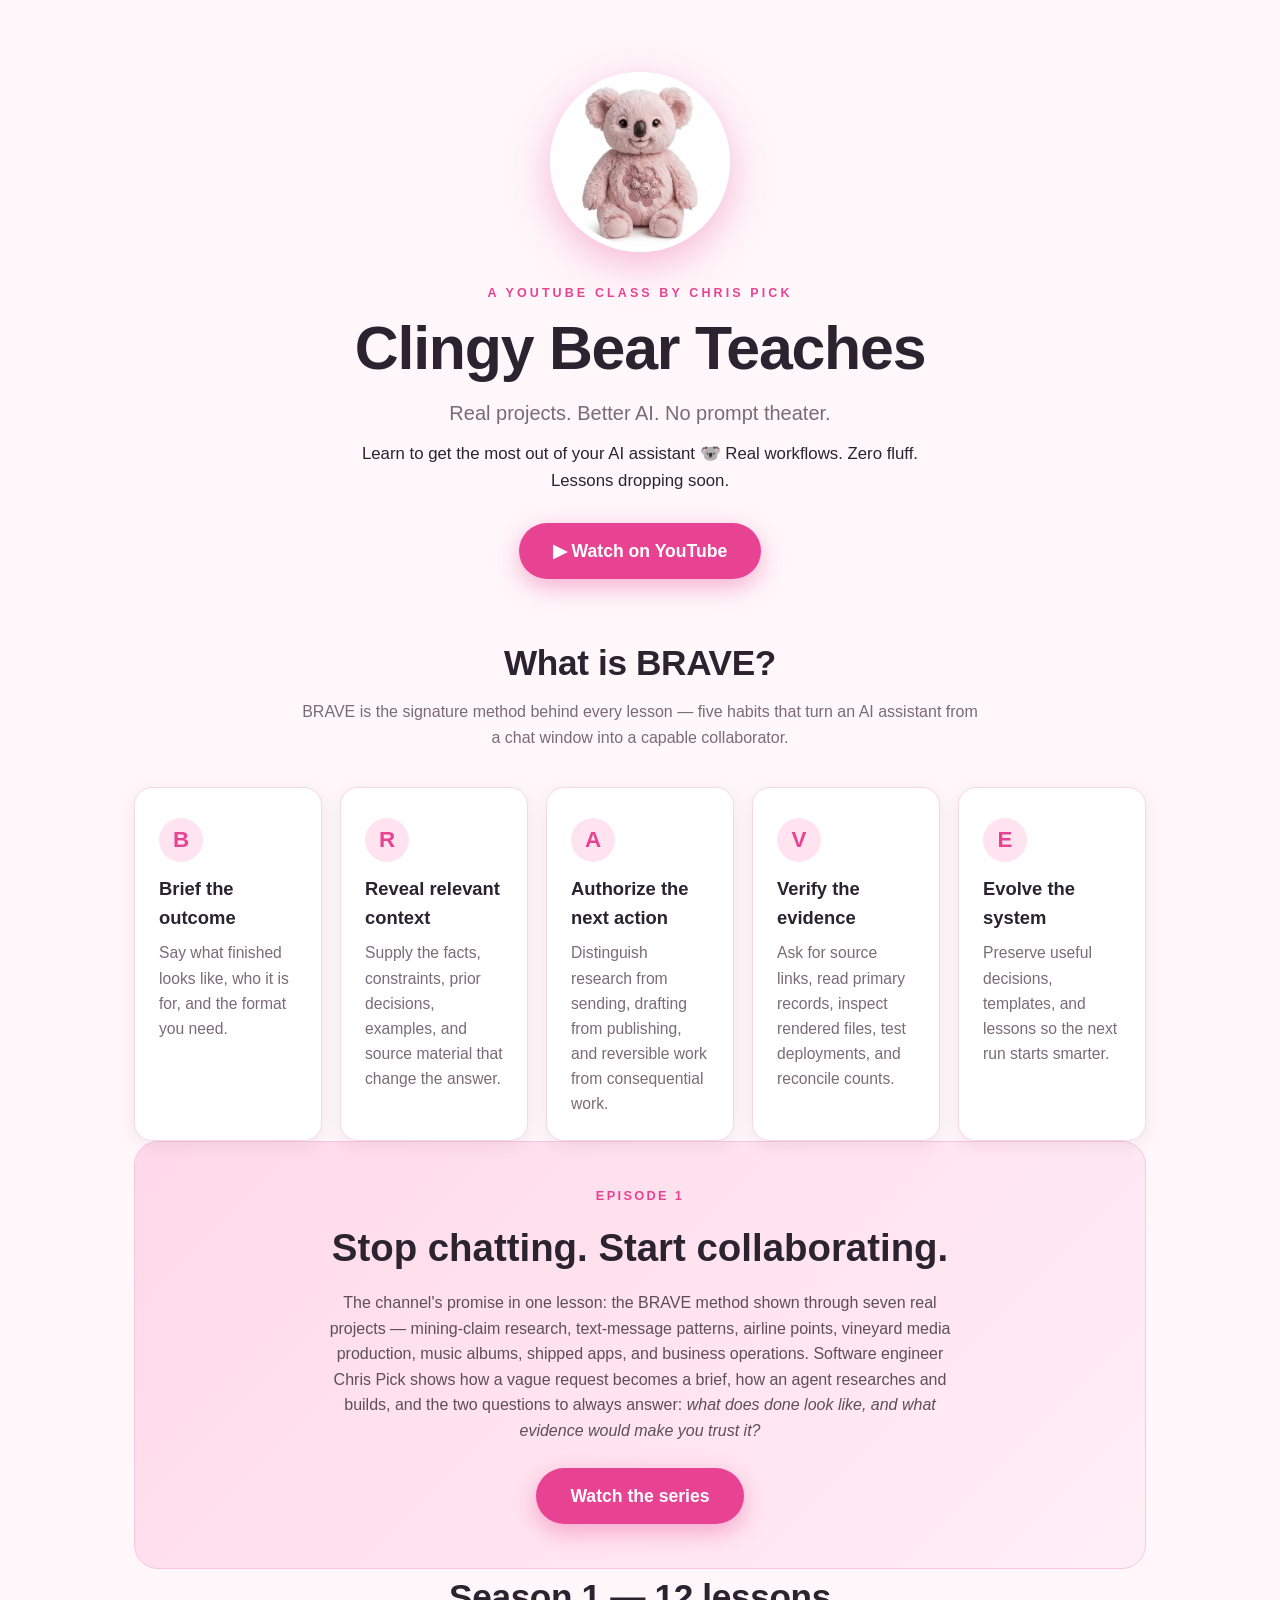
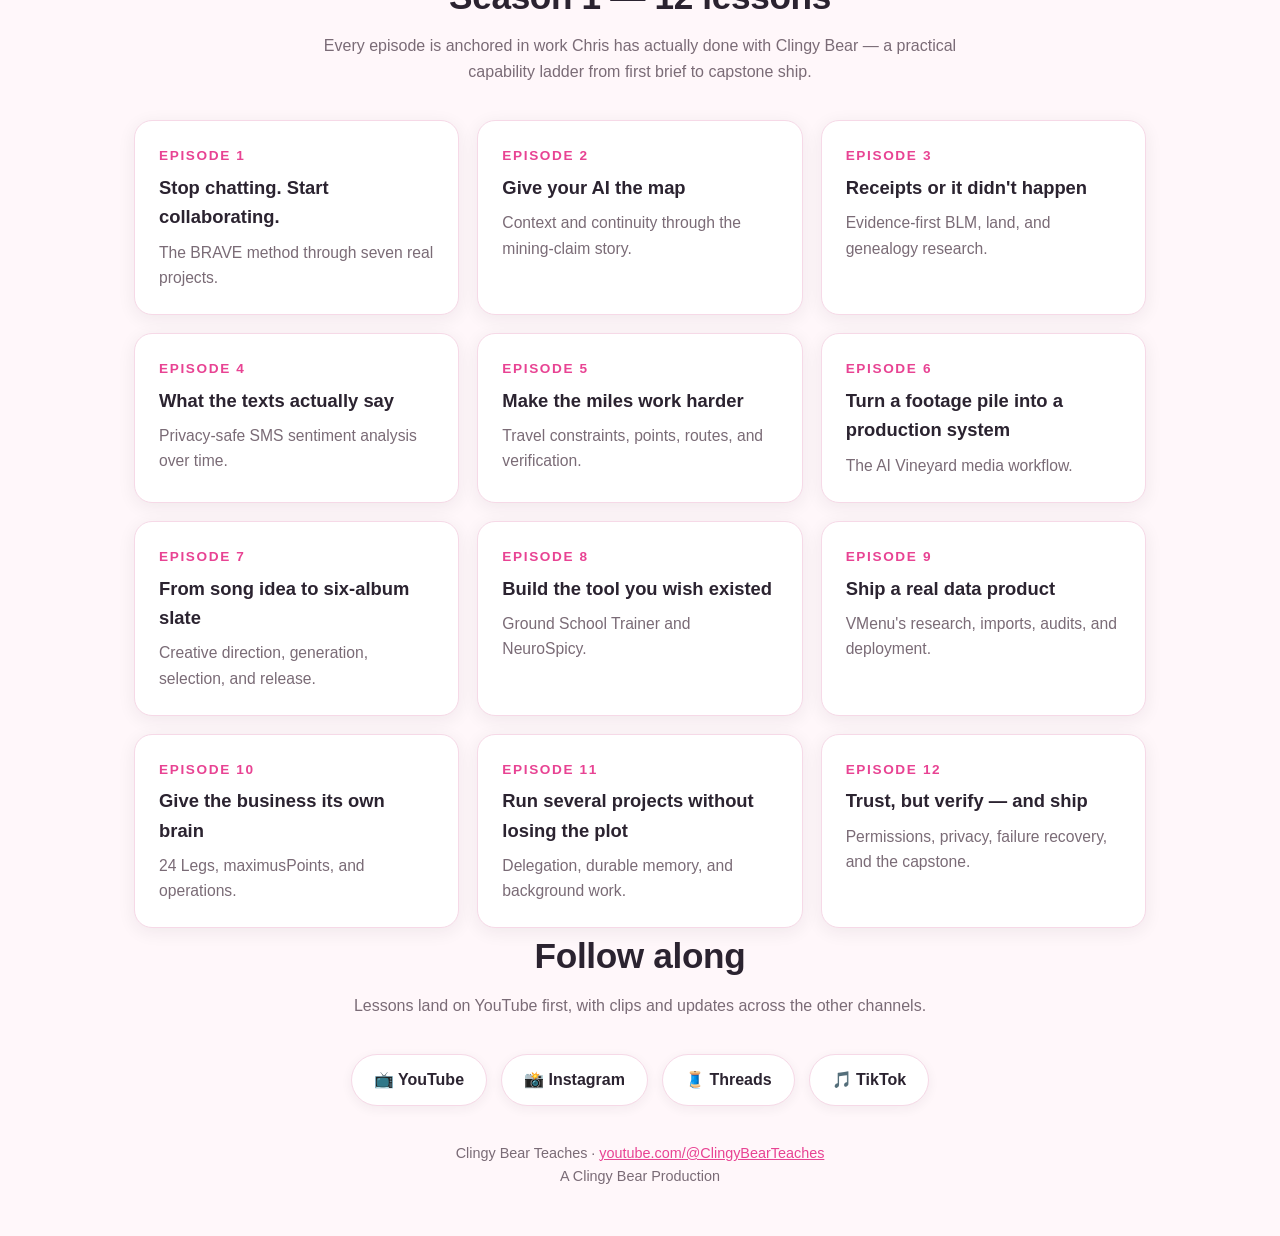
==== index.html @ 91bd9ca1 "Initial commit: Clingy Bear Teaches channel hub site" ====
<!DOCTYPE html>
<html lang="en">
<head>
<meta charset="utf-8">
<meta name="viewport" content="width=device-width, initial-scale=1">
<title>Clingy Bear Teaches — Real projects. Better AI. No prompt theater.</title>
<meta name="description" content="Learn to get the most out of your AI assistant. Real workflows. Zero fluff. Clingy Bear Teaches is Chris Pick's practical class in turning an AI assistant into a capable collaborator.">
<meta property="og:title" content="Clingy Bear Teaches">
<meta property="og:description" content="Learn to get the most out of your AI assistant 🐨 Real workflows. Zero fluff. Lessons dropping soon.">
<meta property="og:image" content="assets/koala.png">
<link rel="icon" type="image/png" href="assets/koala.png">
<!-- Google tag (gtag.js) -->
<script async src="https://www.googletagmanager.com/gtag/js?id=G-S5WCYTCSVP"></script>
<script>
window.dataLayer = window.dataLayer || [];
function gtag(){dataLayer.push(arguments);}
gtag('js', new Date());
gtag('config', 'G-S5WCYTCSVP');
</script>
<style>
:root{
  --pink:#ff5fa2; --pink-deep:#e84393; --pink-soft:#ffe4ef; --ink:#2b2330;
  --bg:#fff7fa; --card:#ffffff; --muted:#7a6b76;
}
*{box-sizing:border-box;margin:0;padding:0}
body{font-family:ui-rounded,-apple-system,BlinkMacSystemFont,"Segoe UI",Roboto,Helvetica,Arial,sans-serif;background:var(--bg);color:var(--ink);line-height:1.6}
.wrap{max-width:1060px;margin:0 auto;padding:0 24px}
.hero{padding:72px 0 56px;text-align:center}
.koala{width:180px;height:180px;border-radius:50%;object-fit:cover;border:6px solid #fff;box-shadow:0 12px 40px rgba(232,67,147,.35);margin-bottom:24px}
.kicker{letter-spacing:.25em;text-transform:uppercase;font-size:.78rem;color:var(--pink-deep);font-weight:700;margin-bottom:12px}
h1{font-size:clamp(2.4rem,6vw,3.8rem);line-height:1.08;letter-spacing:-.02em;margin-bottom:16px}
.tagline{font-size:1.25rem;color:var(--muted);max-width:640px;margin:0 auto 12px}
.bio{font-size:1.05rem;max-width:620px;margin:0 auto 28px}
.cta{display:inline-block;background:var(--pink-deep);color:#fff;font-weight:700;font-size:1.1rem;text-decoration:none;padding:14px 34px;border-radius:999px;box-shadow:0 8px 24px rgba(232,67,147,.4);transition:transform .15s ease}
.cta:hover{transform:translateY(-2px)}
section{padding:56px 0}
h2{font-size:clamp(1.6rem,4vw,2.2rem);letter-spacing:-.01em;margin-bottom:8px;text-align:center}
.sub{text-align:center;color:var(--muted);max-width:680px;margin:0 auto 36px}
.grid{display:grid;gap:18px}
.brave{grid-template-columns:repeat(auto-fit,minmax(180px,1fr))}
.card{background:var(--card);border-radius:18px;padding:24px;box-shadow:0 4px 18px rgba(43,35,48,.07);border:1px solid #f6d9e7}
.card h3{margin-bottom:8px;font-size:1.15rem}
.brave .card{position:relative;padding-top:30px}
.brave .letter{display:inline-flex;align-items:center;justify-content:center;width:44px;height:44px;border-radius:50%;background:var(--pink-soft);color:var(--pink-deep);font-weight:800;font-size:1.4rem;margin-bottom:12px}
.card p{color:var(--muted);font-size:.98rem}
.spotlight{background:linear-gradient(135deg,#ffd9e9,#ffeef5);border-radius:24px;padding:44px 36px;text-align:center;border:1px solid #f9c6dd}
.spotlight .ep{font-weight:700;color:var(--pink-deep);letter-spacing:.18em;text-transform:uppercase;font-size:.8rem;margin-bottom:10px}
.spotlight h3{font-size:clamp(1.7rem,4vw,2.4rem);margin-bottom:12px}
.spotlight p{max-width:640px;margin:0 auto 24px;color:#5c4f58}
.eps{grid-template-columns:repeat(auto-fit,minmax(280px,1fr))}
.eps .card .n{font-weight:800;color:var(--pink-deep);font-size:.85rem;letter-spacing:.12em;margin-bottom:6px}
.socials{display:flex;flex-wrap:wrap;gap:14px;justify-content:center}
.socials a{display:inline-flex;align-items:center;gap:8px;background:#fff;border:1px solid #f6d9e7;padding:12px 22px;border-radius:999px;text-decoration:none;color:var(--ink);font-weight:600;box-shadow:0 3px 12px rgba(43,35,48,.06)}
.socials a:hover{border-color:var(--pink);color:var(--pink-deep)}
footer{text-align:center;color:var(--muted);font-size:.9rem;padding:36px 0 48px}
footer a{color:var(--pink-deep)}
</style>
</head>
<body>

<header class="hero wrap">
  <img class="koala" src="assets/koala.png" alt="Clingy Bear, the pink koala mascot">
  <div class="kicker">A YouTube class by Chris Pick</div>
  <h1>Clingy Bear Teaches</h1>
  <p class="tagline">Real projects. Better AI. No prompt theater.</p>
  <p class="bio">Learn to get the most out of your AI assistant 🐨 Real workflows. Zero fluff. Lessons dropping soon.</p>
  <a class="cta" href="https://www.youtube.com/@ClingyBearTeaches">▶ Watch on YouTube</a>
</header>

<section class="wrap">
  <h2>What is BRAVE?</h2>
  <p class="sub">BRAVE is the signature method behind every lesson — five habits that turn an AI assistant from a chat window into a capable collaborator.</p>
  <div class="grid brave">
    <div class="card"><span class="letter">B</span><h3>Brief the outcome</h3><p>Say what finished looks like, who it is for, and the format you need.</p></div>
    <div class="card"><span class="letter">R</span><h3>Reveal relevant context</h3><p>Supply the facts, constraints, prior decisions, examples, and source material that change the answer.</p></div>
    <div class="card"><span class="letter">A</span><h3>Authorize the next action</h3><p>Distinguish research from sending, drafting from publishing, and reversible work from consequential work.</p></div>
    <div class="card"><span class="letter">V</span><h3>Verify the evidence</h3><p>Ask for source links, read primary records, inspect rendered files, test deployments, and reconcile counts.</p></div>
    <div class="card"><span class="letter">E</span><h3>Evolve the system</h3><p>Preserve useful decisions, templates, and lessons so the next run starts smarter.</p></div>
  </div>
</section>

<section class="wrap">
  <div class="spotlight">
    <div class="ep">Episode 1</div>
    <h3>Stop chatting. Start collaborating.</h3>
    <p>The channel's promise in one lesson: the BRAVE method shown through seven real projects — mining-claim research, text-message patterns, airline points, vineyard media production, music albums, shipped apps, and business operations. Software engineer Chris Pick shows how a vague request becomes a brief, how an agent researches and builds, and the two questions to always answer: <em>what does done look like, and what evidence would make you trust it?</em></p>
    <a class="cta" href="https://www.youtube.com/@ClingyBearTeaches">Watch the series</a>
  </div>
</section>

<section class="wrap">
  <h2>Season 1 — 12 lessons</h2>
  <p class="sub">Every episode is anchored in work Chris has actually done with Clingy Bear — a practical capability ladder from first brief to capstone ship.</p>
  <div class="grid eps">
    <div class="card"><div class="n">EPISODE 1</div><h3>Stop chatting. Start collaborating.</h3><p>The BRAVE method through seven real projects.</p></div>
    <div class="card"><div class="n">EPISODE 2</div><h3>Give your AI the map</h3><p>Context and continuity through the mining-claim story.</p></div>
    <div class="card"><div class="n">EPISODE 3</div><h3>Receipts or it didn't happen</h3><p>Evidence-first BLM, land, and genealogy research.</p></div>
    <div class="card"><div class="n">EPISODE 4</div><h3>What the texts actually say</h3><p>Privacy-safe SMS sentiment analysis over time.</p></div>
    <div class="card"><div class="n">EPISODE 5</div><h3>Make the miles work harder</h3><p>Travel constraints, points, routes, and verification.</p></div>
    <div class="card"><div class="n">EPISODE 6</div><h3>Turn a footage pile into a production system</h3><p>The AI Vineyard media workflow.</p></div>
    <div class="card"><div class="n">EPISODE 7</div><h3>From song idea to six-album slate</h3><p>Creative direction, generation, selection, and release.</p></div>
    <div class="card"><div class="n">EPISODE 8</div><h3>Build the tool you wish existed</h3><p>Ground School Trainer and NeuroSpicy.</p></div>
    <div class="card"><div class="n">EPISODE 9</div><h3>Ship a real data product</h3><p>VMenu's research, imports, audits, and deployment.</p></div>
    <div class="card"><div class="n">EPISODE 10</div><h3>Give the business its own brain</h3><p>24 Legs, maximusPoints, and operations.</p></div>
    <div class="card"><div class="n">EPISODE 11</div><h3>Run several projects without losing the plot</h3><p>Delegation, durable memory, and background work.</p></div>
    <div class="card"><div class="n">EPISODE 12</div><h3>Trust, but verify — and ship</h3><p>Permissions, privacy, failure recovery, and the capstone.</p></div>
  </div>
</section>

<section class="wrap">
  <h2>Follow along</h2>
  <p class="sub">Lessons land on YouTube first, with clips and updates across the other channels.</p>
  <div class="socials">
    <a href="https://www.youtube.com/@ClingyBearTeaches">📺 YouTube</a>
    <a href="https://www.instagram.com/clingybearteaches/">📸 Instagram</a>
    <a href="https://www.threads.com/@clingybearteaches/">🧵 Threads</a>
    <a href="https://www.tiktok.com/@clingybearteaches">🎵 TikTok</a>
  </div>
</section>

<footer>
  <p>Clingy Bear Teaches · <a href="https://www.youtube.com/@ClingyBearTeaches">youtube.com/@ClingyBearTeaches</a></p>
  <p>A Clingy Bear Production</p>
</footer>

</body>
</html>
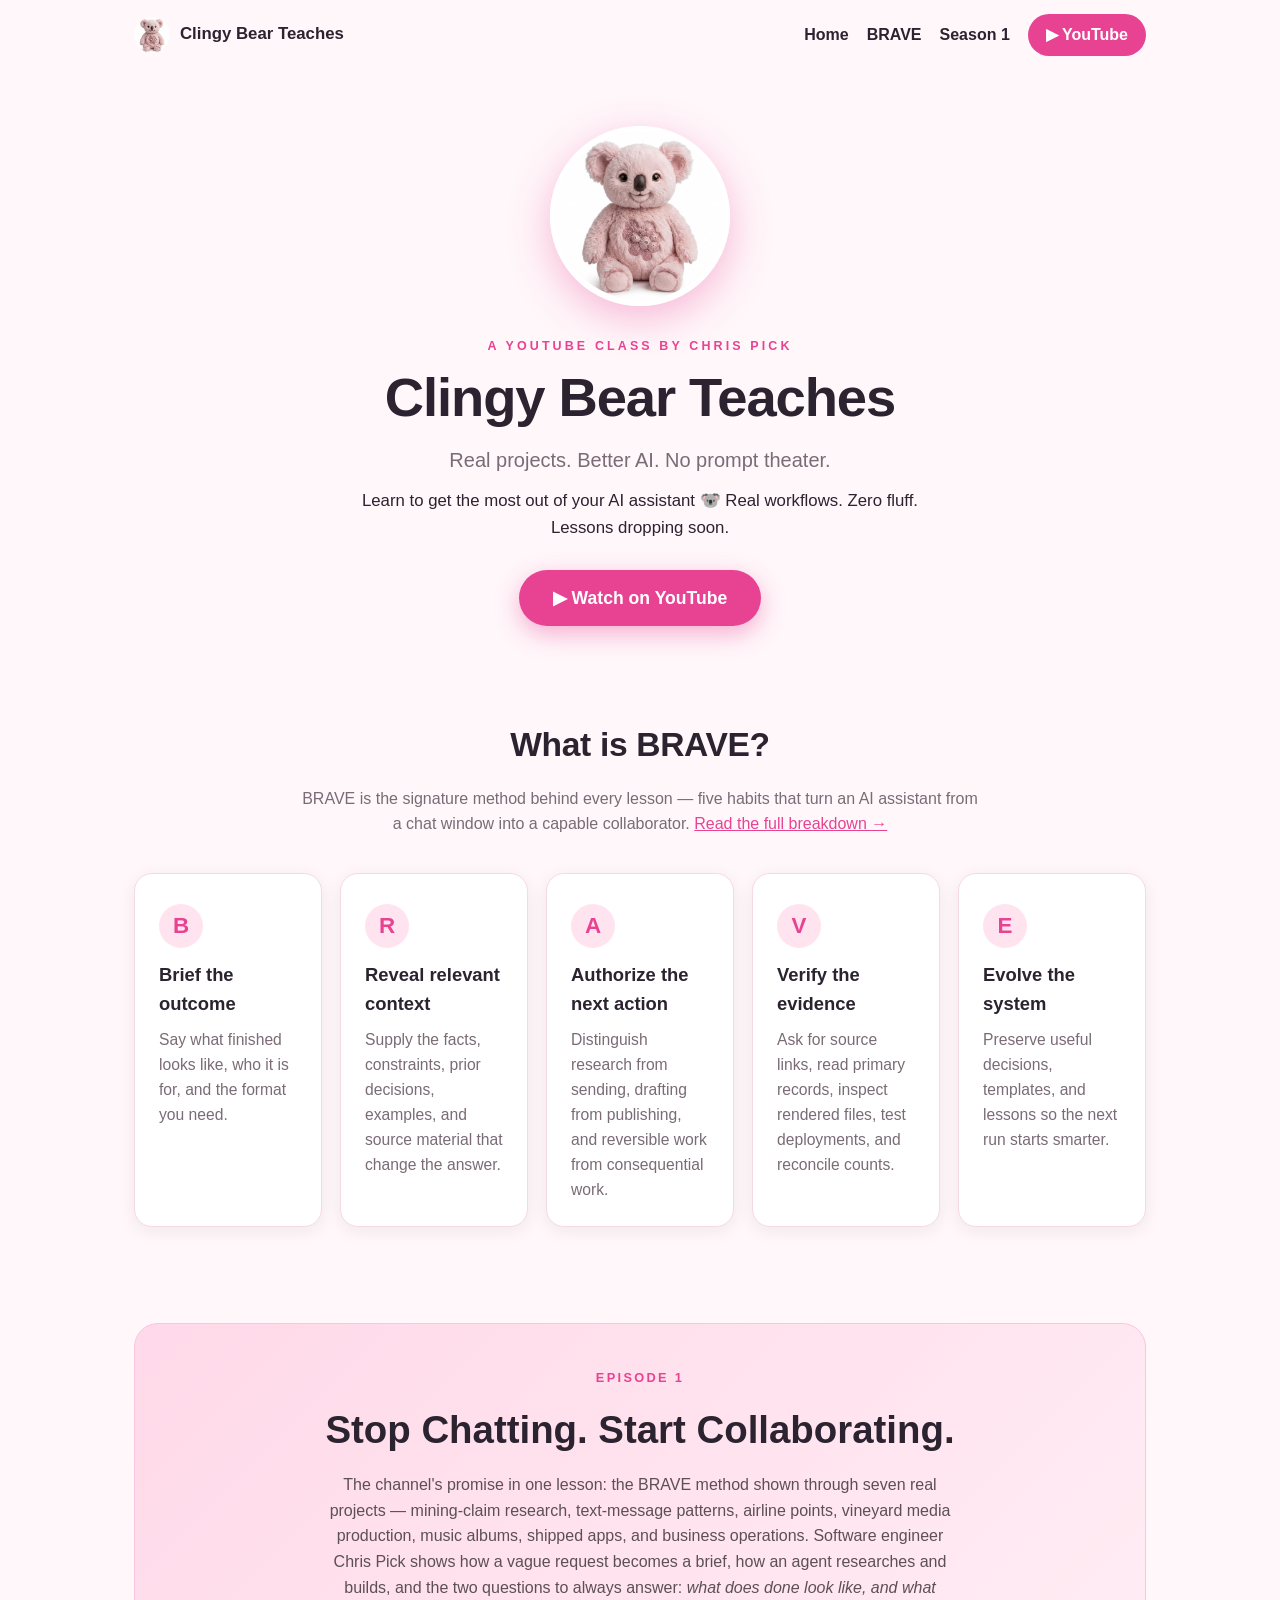
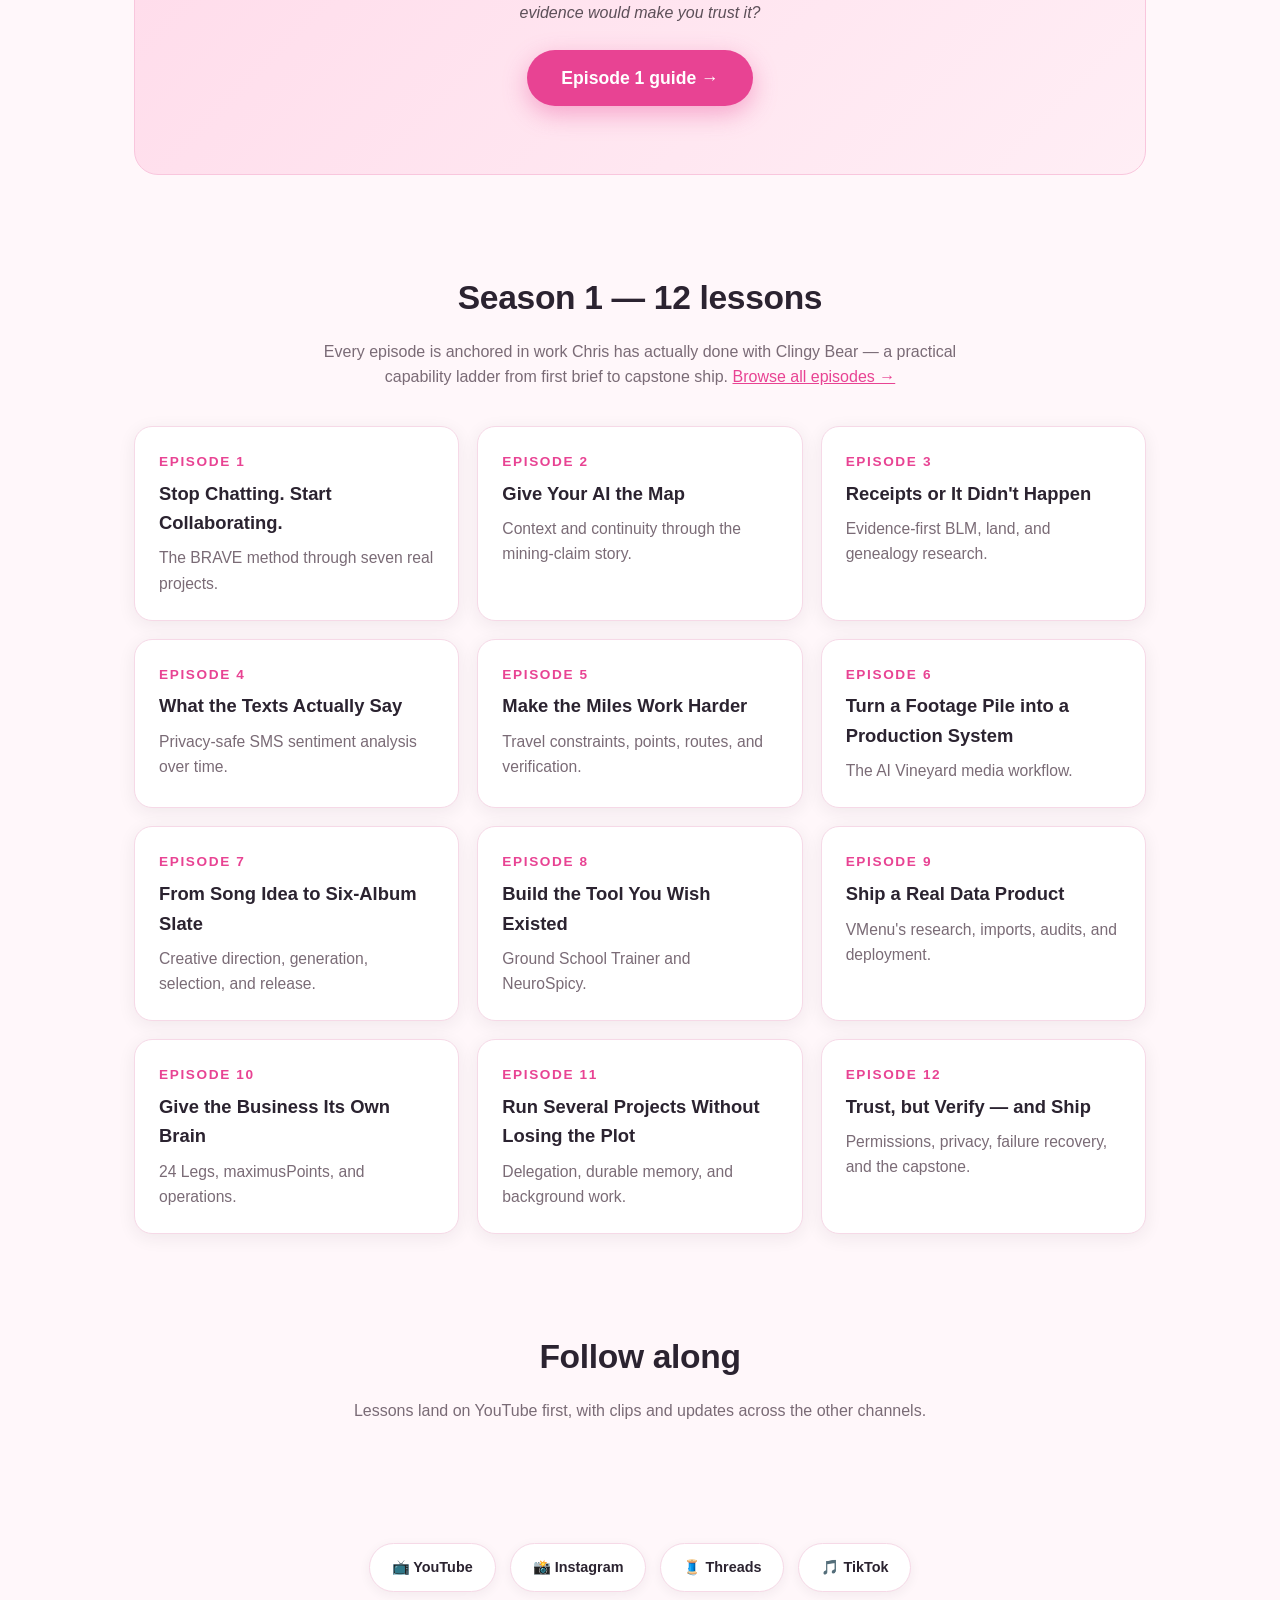
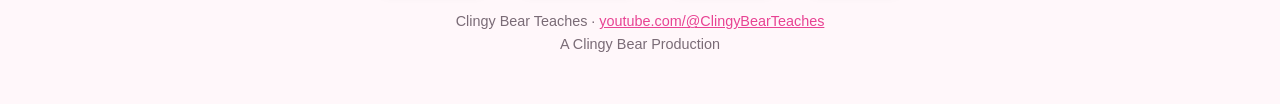
==== commit dd57ab56: "Expand to 15-page site: BRAVE page, Season 1 index, 12 episode guides, full SEO (meta/OG/JSON-LD/sit" ====
--- a/index.html
+++ b/index.html
@@ -4,11 +4,24 @@
 <meta charset="utf-8">
 <meta name="viewport" content="width=device-width, initial-scale=1">
 <title>Clingy Bear Teaches — Real projects. Better AI. No prompt theater.</title>
-<meta name="description" content="Learn to get the most out of your AI assistant. Real workflows. Zero fluff. Clingy Bear Teaches is Chris Pick's practical class in turning an AI assistant into a capable collaborator.">
-<meta property="og:title" content="Clingy Bear Teaches">
+<meta name="description" content="Learn to get the most out of your AI assistant. Real workflows. Zero fluff. Clingy Bear Teaches is software engineer Chris Pick&#x27;s practical class in turning an AI assistant into a capable collaborator.">
+<meta name="keywords" content="Clingy Bear Teaches, AI assistant course, learn AI, BRAVE method, AI workflows, Chris Pick">
+<link rel="canonical" href="https://teaches.clingybear.com/">
+<meta name="robots" content="index, follow">
+<meta property="og:type" content="website">
+<meta property="og:site_name" content="Clingy Bear Teaches">
+<meta property="og:title" content="Clingy Bear Teaches — Real projects. Better AI. No prompt theater.">
 <meta property="og:description" content="Learn to get the most out of your AI assistant 🐨 Real workflows. Zero fluff. Lessons dropping soon.">
-<meta property="og:image" content="assets/koala.png">
-<link rel="icon" type="image/png" href="assets/koala.png">
+<meta property="og:url" content="https://teaches.clingybear.com/">
+<meta property="og:image" content="https://teaches.clingybear.com/assets/koala.png">
+<meta property="og:image:alt" content="Clingy Bear, the pink koala mascot of Clingy Bear Teaches">
+<meta name="twitter:card" content="summary_large_image">
+<meta name="twitter:title" content="Clingy Bear Teaches — Real projects. Better AI. No prompt theater.">
+<meta name="twitter:description" content="Learn to get the most out of your AI assistant 🐨 Real workflows. Zero fluff. Lessons dropping soon.">
+<meta name="twitter:image" content="https://teaches.clingybear.com/assets/koala.png">
+<link rel="icon" type="image/png" href="/assets/koala.png">
+<link rel="apple-touch-icon" href="/assets/koala.png">
+<link rel="stylesheet" href="/assets/site.css">
 <!-- Google tag (gtag.js) -->
 <script async src="https://www.googletagmanager.com/gtag/js?id=G-S5WCYTCSVP"></script>
 <script>
@@ -17,111 +30,119 @@
 gtag('js', new Date());
 gtag('config', 'G-S5WCYTCSVP');
 </script>
-<style>
-:root{
-  --pink:#ff5fa2; --pink-deep:#e84393; --pink-soft:#ffe4ef; --ink:#2b2330;
-  --bg:#fff7fa; --card:#ffffff; --muted:#7a6b76;
+<script type="application/ld+json">
+{
+  "@context": "https://schema.org",
+  "@graph": [
+    {
+      "@type": "WebSite",
+      "name": "Clingy Bear Teaches",
+      "url": "https://teaches.clingybear.com/",
+      "description": "Learn to get the most out of your AI assistant \ud83d\udc28 Real workflows. Zero fluff. Lessons dropping soon.",
+      "publisher": {
+        "@type": "Organization",
+        "name": "Clingy Bear Teaches",
+        "url": "https://teaches.clingybear.com/",
+        "logo": "https://teaches.clingybear.com/assets/koala.png",
+        "sameAs": [
+          "https://www.youtube.com/@ClingyBearTeaches",
+          "https://www.instagram.com/clingybearteaches/",
+          "https://www.threads.com/@clingybearteaches",
+          "https://www.tiktok.com/@clingybearteaches"
+        ]
+      }
+    },
+    {
+      "@type": "Organization",
+      "name": "Clingy Bear Teaches",
+      "url": "https://teaches.clingybear.com/",
+      "logo": "https://teaches.clingybear.com/assets/koala.png",
+      "sameAs": [
+        "https://www.youtube.com/@ClingyBearTeaches",
+        "https://www.instagram.com/clingybearteaches/",
+        "https://www.threads.com/@clingybearteaches",
+        "https://www.tiktok.com/@clingybearteaches"
+      ]
+    }
+  ]
 }
-*{box-sizing:border-box;margin:0;padding:0}
-body{font-family:ui-rounded,-apple-system,BlinkMacSystemFont,"Segoe UI",Roboto,Helvetica,Arial,sans-serif;background:var(--bg);color:var(--ink);line-height:1.6}
-.wrap{max-width:1060px;margin:0 auto;padding:0 24px}
-.hero{padding:72px 0 56px;text-align:center}
-.koala{width:180px;height:180px;border-radius:50%;object-fit:cover;border:6px solid #fff;box-shadow:0 12px 40px rgba(232,67,147,.35);margin-bottom:24px}
-.kicker{letter-spacing:.25em;text-transform:uppercase;font-size:.78rem;color:var(--pink-deep);font-weight:700;margin-bottom:12px}
-h1{font-size:clamp(2.4rem,6vw,3.8rem);line-height:1.08;letter-spacing:-.02em;margin-bottom:16px}
-.tagline{font-size:1.25rem;color:var(--muted);max-width:640px;margin:0 auto 12px}
-.bio{font-size:1.05rem;max-width:620px;margin:0 auto 28px}
-.cta{display:inline-block;background:var(--pink-deep);color:#fff;font-weight:700;font-size:1.1rem;text-decoration:none;padding:14px 34px;border-radius:999px;box-shadow:0 8px 24px rgba(232,67,147,.4);transition:transform .15s ease}
-.cta:hover{transform:translateY(-2px)}
-section{padding:56px 0}
-h2{font-size:clamp(1.6rem,4vw,2.2rem);letter-spacing:-.01em;margin-bottom:8px;text-align:center}
-.sub{text-align:center;color:var(--muted);max-width:680px;margin:0 auto 36px}
-.grid{display:grid;gap:18px}
-.brave{grid-template-columns:repeat(auto-fit,minmax(180px,1fr))}
-.card{background:var(--card);border-radius:18px;padding:24px;box-shadow:0 4px 18px rgba(43,35,48,.07);border:1px solid #f6d9e7}
-.card h3{margin-bottom:8px;font-size:1.15rem}
-.brave .card{position:relative;padding-top:30px}
-.brave .letter{display:inline-flex;align-items:center;justify-content:center;width:44px;height:44px;border-radius:50%;background:var(--pink-soft);color:var(--pink-deep);font-weight:800;font-size:1.4rem;margin-bottom:12px}
-.card p{color:var(--muted);font-size:.98rem}
-.spotlight{background:linear-gradient(135deg,#ffd9e9,#ffeef5);border-radius:24px;padding:44px 36px;text-align:center;border:1px solid #f9c6dd}
-.spotlight .ep{font-weight:700;color:var(--pink-deep);letter-spacing:.18em;text-transform:uppercase;font-size:.8rem;margin-bottom:10px}
-.spotlight h3{font-size:clamp(1.7rem,4vw,2.4rem);margin-bottom:12px}
-.spotlight p{max-width:640px;margin:0 auto 24px;color:#5c4f58}
-.eps{grid-template-columns:repeat(auto-fit,minmax(280px,1fr))}
-.eps .card .n{font-weight:800;color:var(--pink-deep);font-size:.85rem;letter-spacing:.12em;margin-bottom:6px}
-.socials{display:flex;flex-wrap:wrap;gap:14px;justify-content:center}
-.socials a{display:inline-flex;align-items:center;gap:8px;background:#fff;border:1px solid #f6d9e7;padding:12px 22px;border-radius:999px;text-decoration:none;color:var(--ink);font-weight:600;box-shadow:0 3px 12px rgba(43,35,48,.06)}
-.socials a:hover{border-color:var(--pink);color:var(--pink-deep)}
-footer{text-align:center;color:var(--muted);font-size:.9rem;padding:36px 0 48px}
-footer a{color:var(--pink-deep)}
-</style>
+</script>
 </head>
 <body>
+<nav class="topnav" aria-label="Primary">
+<a class="brand" href="/"><img src="/assets/koala.png" alt="Clingy Bear logo" width="36" height="36"><span>Clingy Bear Teaches</span></a>
+<div class="links">
+<a href="/">Home</a>
+<a href="/brave/">BRAVE</a>
+<a href="/season-1/">Season 1</a>
+<a class="yt" href="https://www.youtube.com/@ClingyBearTeaches">▶ YouTube</a>
+</div>
+</nav>
+<main class="wrap">
 
-<header class="hero wrap">
-  <img class="koala" src="assets/koala.png" alt="Clingy Bear, the pink koala mascot">
-  <div class="kicker">A YouTube class by Chris Pick</div>
-  <h1>Clingy Bear Teaches</h1>
-  <p class="tagline">Real projects. Better AI. No prompt theater.</p>
-  <p class="bio">Learn to get the most out of your AI assistant 🐨 Real workflows. Zero fluff. Lessons dropping soon.</p>
-  <a class="cta" href="https://www.youtube.com/@ClingyBearTeaches">▶ Watch on YouTube</a>
+<header class="hero">
+<img class="koala" src="/assets/koala.png" alt="Clingy Bear, the pink koala mascot of Clingy Bear Teaches" width="360" height="360">
+<p class="kicker">A YouTube class by Chris Pick</p>
+<h1>Clingy Bear Teaches</h1>
+<p class="tagline">Real projects. Better AI. No prompt theater.</p>
+<p class="bio">Learn to get the most out of your AI assistant 🐨 Real workflows. Zero fluff. Lessons dropping soon.</p>
+<a class="cta" href="https://www.youtube.com/@ClingyBearTeaches">▶ Watch on YouTube</a>
 </header>
 
-<section class="wrap">
-  <h2>What is BRAVE?</h2>
-  <p class="sub">BRAVE is the signature method behind every lesson — five habits that turn an AI assistant from a chat window into a capable collaborator.</p>
-  <div class="grid brave">
-    <div class="card"><span class="letter">B</span><h3>Brief the outcome</h3><p>Say what finished looks like, who it is for, and the format you need.</p></div>
-    <div class="card"><span class="letter">R</span><h3>Reveal relevant context</h3><p>Supply the facts, constraints, prior decisions, examples, and source material that change the answer.</p></div>
-    <div class="card"><span class="letter">A</span><h3>Authorize the next action</h3><p>Distinguish research from sending, drafting from publishing, and reversible work from consequential work.</p></div>
-    <div class="card"><span class="letter">V</span><h3>Verify the evidence</h3><p>Ask for source links, read primary records, inspect rendered files, test deployments, and reconcile counts.</p></div>
-    <div class="card"><span class="letter">E</span><h3>Evolve the system</h3><p>Preserve useful decisions, templates, and lessons so the next run starts smarter.</p></div>
-  </div>
+<section>
+<h2>What is BRAVE?</h2>
+<p class="sub">BRAVE is the signature method behind every lesson — five habits that turn an AI assistant from a chat window into a capable collaborator. <a href="/brave/">Read the full breakdown →</a></p>
+<div class="grid brave">
+<div class="card"><span class="letter" aria-hidden="true">B</span><h3>Brief the outcome</h3><p>Say what finished looks like, who it is for, and the format you need.</p></div>
+<div class="card"><span class="letter" aria-hidden="true">R</span><h3>Reveal relevant context</h3><p>Supply the facts, constraints, prior decisions, examples, and source material that change the answer.</p></div>
+<div class="card"><span class="letter" aria-hidden="true">A</span><h3>Authorize the next action</h3><p>Distinguish research from sending, drafting from publishing, and reversible work from consequential work.</p></div>
+<div class="card"><span class="letter" aria-hidden="true">V</span><h3>Verify the evidence</h3><p>Ask for source links, read primary records, inspect rendered files, test deployments, and reconcile counts.</p></div>
+<div class="card"><span class="letter" aria-hidden="true">E</span><h3>Evolve the system</h3><p>Preserve useful decisions, templates, and lessons so the next run starts smarter.</p></div>
+</div>
 </section>
 
-<section class="wrap">
-  <div class="spotlight">
-    <div class="ep">Episode 1</div>
-    <h3>Stop chatting. Start collaborating.</h3>
-    <p>The channel's promise in one lesson: the BRAVE method shown through seven real projects — mining-claim research, text-message patterns, airline points, vineyard media production, music albums, shipped apps, and business operations. Software engineer Chris Pick shows how a vague request becomes a brief, how an agent researches and builds, and the two questions to always answer: <em>what does done look like, and what evidence would make you trust it?</em></p>
-    <a class="cta" href="https://www.youtube.com/@ClingyBearTeaches">Watch the series</a>
-  </div>
+<section>
+<div class="spotlight">
+<div class="ep">Episode 1</div>
+<h3>Stop Chatting. Start Collaborating.</h3>
+<p>The channel's promise in one lesson: the BRAVE method shown through seven real projects — mining-claim research, text-message patterns, airline points, vineyard media production, music albums, shipped apps, and business operations. Software engineer Chris Pick shows how a vague request becomes a brief, how an agent researches and builds, and the two questions to always answer: <em>what does done look like, and what evidence would make you trust it?</em></p>
+<p><a class="cta" href="/season-1/ep-1-stop-chatting-start-collaborating/">Episode 1 guide →</a></p>
+</div>
 </section>
 
-<section class="wrap">
-  <h2>Season 1 — 12 lessons</h2>
-  <p class="sub">Every episode is anchored in work Chris has actually done with Clingy Bear — a practical capability ladder from first brief to capstone ship.</p>
-  <div class="grid eps">
-    <div class="card"><div class="n">EPISODE 1</div><h3>Stop chatting. Start collaborating.</h3><p>The BRAVE method through seven real projects.</p></div>
-    <div class="card"><div class="n">EPISODE 2</div><h3>Give your AI the map</h3><p>Context and continuity through the mining-claim story.</p></div>
-    <div class="card"><div class="n">EPISODE 3</div><h3>Receipts or it didn't happen</h3><p>Evidence-first BLM, land, and genealogy research.</p></div>
-    <div class="card"><div class="n">EPISODE 4</div><h3>What the texts actually say</h3><p>Privacy-safe SMS sentiment analysis over time.</p></div>
-    <div class="card"><div class="n">EPISODE 5</div><h3>Make the miles work harder</h3><p>Travel constraints, points, routes, and verification.</p></div>
-    <div class="card"><div class="n">EPISODE 6</div><h3>Turn a footage pile into a production system</h3><p>The AI Vineyard media workflow.</p></div>
-    <div class="card"><div class="n">EPISODE 7</div><h3>From song idea to six-album slate</h3><p>Creative direction, generation, selection, and release.</p></div>
-    <div class="card"><div class="n">EPISODE 8</div><h3>Build the tool you wish existed</h3><p>Ground School Trainer and NeuroSpicy.</p></div>
-    <div class="card"><div class="n">EPISODE 9</div><h3>Ship a real data product</h3><p>VMenu's research, imports, audits, and deployment.</p></div>
-    <div class="card"><div class="n">EPISODE 10</div><h3>Give the business its own brain</h3><p>24 Legs, maximusPoints, and operations.</p></div>
-    <div class="card"><div class="n">EPISODE 11</div><h3>Run several projects without losing the plot</h3><p>Delegation, durable memory, and background work.</p></div>
-    <div class="card"><div class="n">EPISODE 12</div><h3>Trust, but verify — and ship</h3><p>Permissions, privacy, failure recovery, and the capstone.</p></div>
-  </div>
+<section>
+<h2>Season 1 — 12 lessons</h2>
+<p class="sub">Every episode is anchored in work Chris has actually done with Clingy Bear — a practical capability ladder from first brief to capstone ship. <a href="/season-1/">Browse all episodes →</a></p>
+<div class="grid eps">
+<article class="card"><div class="n">EPISODE 1</div><h3><a href="/season-1/ep-1-stop-chatting-start-collaborating/">Stop Chatting. Start Collaborating.</a></h3><p>The BRAVE method through seven real projects.</p></article>
+<article class="card"><div class="n">EPISODE 2</div><h3><a href="/season-1/ep-2-give-your-ai-the-map/">Give Your AI the Map</a></h3><p>Context and continuity through the mining-claim story.</p></article>
+<article class="card"><div class="n">EPISODE 3</div><h3><a href="/season-1/ep-3-receipts-or-it-didnt-happen/">Receipts or It Didn&#x27;t Happen</a></h3><p>Evidence-first BLM, land, and genealogy research.</p></article>
+<article class="card"><div class="n">EPISODE 4</div><h3><a href="/season-1/ep-4-what-the-texts-actually-say/">What the Texts Actually Say</a></h3><p>Privacy-safe SMS sentiment analysis over time.</p></article>
+<article class="card"><div class="n">EPISODE 5</div><h3><a href="/season-1/ep-5-make-the-miles-work-harder/">Make the Miles Work Harder</a></h3><p>Travel constraints, points, routes, and verification.</p></article>
+<article class="card"><div class="n">EPISODE 6</div><h3><a href="/season-1/ep-6-turn-a-footage-pile-into-a-production-system/">Turn a Footage Pile into a Production System</a></h3><p>The AI Vineyard media workflow.</p></article>
+<article class="card"><div class="n">EPISODE 7</div><h3><a href="/season-1/ep-7-from-song-idea-to-six-album-slate/">From Song Idea to Six-Album Slate</a></h3><p>Creative direction, generation, selection, and release.</p></article>
+<article class="card"><div class="n">EPISODE 8</div><h3><a href="/season-1/ep-8-build-the-tool-you-wish-existed/">Build the Tool You Wish Existed</a></h3><p>Ground School Trainer and NeuroSpicy.</p></article>
+<article class="card"><div class="n">EPISODE 9</div><h3><a href="/season-1/ep-9-ship-a-real-data-product/">Ship a Real Data Product</a></h3><p>VMenu&#x27;s research, imports, audits, and deployment.</p></article>
+<article class="card"><div class="n">EPISODE 10</div><h3><a href="/season-1/ep-10-give-the-business-its-own-brain/">Give the Business Its Own Brain</a></h3><p>24 Legs, maximusPoints, and operations.</p></article>
+<article class="card"><div class="n">EPISODE 11</div><h3><a href="/season-1/ep-11-run-several-projects-without-losing-the-plot/">Run Several Projects Without Losing the Plot</a></h3><p>Delegation, durable memory, and background work.</p></article>
+<article class="card"><div class="n">EPISODE 12</div><h3><a href="/season-1/ep-12-trust-but-verify-and-ship/">Trust, but Verify — and Ship</a></h3><p>Permissions, privacy, failure recovery, and the capstone.</p></article>
+</div>
 </section>
 
-<section class="wrap">
-  <h2>Follow along</h2>
-  <p class="sub">Lessons land on YouTube first, with clips and updates across the other channels.</p>
-  <div class="socials">
-    <a href="https://www.youtube.com/@ClingyBearTeaches">📺 YouTube</a>
-    <a href="https://www.instagram.com/clingybearteaches/">📸 Instagram</a>
-    <a href="https://www.threads.com/@clingybearteaches/">🧵 Threads</a>
-    <a href="https://www.tiktok.com/@clingybearteaches">🎵 TikTok</a>
-  </div>
+<section>
+<h2>Follow along</h2>
+<p class="sub">Lessons land on YouTube first, with clips and updates across the other channels.</p>
 </section>
-
+</main>
 <footer>
-  <p>Clingy Bear Teaches · <a href="https://www.youtube.com/@ClingyBearTeaches">youtube.com/@ClingyBearTeaches</a></p>
-  <p>A Clingy Bear Production</p>
+<nav class="socials" aria-label="Social links">
+<a href="https://www.youtube.com/@ClingyBearTeaches">📺 YouTube</a>
+<a href="https://www.instagram.com/clingybearteaches/">📸 Instagram</a>
+<a href="https://www.threads.com/@clingybearteaches">🧵 Threads</a>
+<a href="https://www.tiktok.com/@clingybearteaches">🎵 TikTok</a>
+</nav>
+<p>Clingy Bear Teaches · <a href="https://www.youtube.com/@ClingyBearTeaches">youtube.com/@ClingyBearTeaches</a></p>
+<p>A Clingy Bear Production</p>
 </footer>
-
 </body>
 </html>
--- a/assets/site.css
+++ b/assets/site.css
@@ -0,0 +1,77 @@
+:root{
+  --pink:#ff5fa2; --pink-deep:#e84393; --pink-soft:#ffe4ef; --ink:#2b2330;
+  --bg:#fff7fa; --card:#ffffff; --muted:#7a6b76;
+}
+*{box-sizing:border-box;margin:0;padding:0}
+body{font-family:ui-rounded,-apple-system,BlinkMacSystemFont,"Segoe UI",Roboto,Helvetica,Arial,sans-serif;background:var(--bg);color:var(--ink);line-height:1.6}
+.wrap{max-width:1060px;margin:0 auto;padding:0 24px}
+/* top nav */
+.topnav{display:flex;align-items:center;justify-content:space-between;gap:16px;max-width:1060px;margin:0 auto;padding:14px 24px;flex-wrap:wrap}
+.topnav .brand{display:flex;align-items:center;gap:10px;text-decoration:none;color:var(--ink);font-weight:800;font-size:1.05rem}
+.topnav .brand img{border-radius:50%}
+.topnav .links{display:flex;gap:18px;align-items:center;flex-wrap:wrap}
+.topnav .links a{text-decoration:none;color:var(--ink);font-weight:600}
+.topnav .links a:hover{color:var(--pink-deep)}
+.topnav .links .yt{background:var(--pink-deep);color:#fff;padding:8px 18px;border-radius:999px}
+.topnav .links .yt:hover{color:#fff;background:var(--pink)}
+/* breadcrumbs */
+.crumbs{padding-top:28px;font-size:.92rem}
+.crumbs ol{list-style:none;display:flex;gap:8px;flex-wrap:wrap}
+.crumbs li+li::before{content:"›";margin-right:8px;color:var(--muted)}
+.crumbs a{color:var(--pink-deep);text-decoration:none}
+/* hero */
+.hero{padding:56px 0 44px;text-align:center}
+.koala{width:180px;height:180px;border-radius:50%;object-fit:cover;border:6px solid #fff;box-shadow:0 12px 40px rgba(232,67,147,.35);margin-bottom:24px}
+.kicker,.epkicker{letter-spacing:.25em;text-transform:uppercase;font-size:.78rem;color:var(--pink-deep);font-weight:700;margin-bottom:12px}
+.epkicker{margin-top:8px;margin-bottom:4px}
+h1{font-size:clamp(2.2rem,6vw,3.4rem);line-height:1.08;letter-spacing:-.02em;margin-bottom:16px}
+.lede{font-size:1.15rem;color:var(--ink);max-width:720px;margin:0 auto 20px}
+.epstatus{background:#fff;border:1px dashed var(--pink-deep);border-radius:14px;padding:12px 20px;max-width:640px;margin:0 auto 32px;color:var(--muted);font-size:.95rem}
+.tagline{font-size:1.25rem;color:var(--muted);max-width:640px;margin:0 auto 12px}
+.bio{font-size:1.05rem;max-width:620px;margin:0 auto 28px}
+.cta{display:inline-block;background:var(--pink-deep);color:#fff;font-weight:700;font-size:1.1rem;text-decoration:none;padding:14px 34px;border-radius:999px;box-shadow:0 8px 24px rgba(232,67,147,.4);transition:transform .15s ease}
+.cta:hover{transform:translateY(-2px)}
+section{padding:48px 0}
+h2{font-size:clamp(1.5rem,4vw,2.1rem);letter-spacing:-.01em;margin-bottom:14px}
+section>h2{text-align:center}
+.sub{text-align:center;color:var(--muted);max-width:680px;margin:0 auto 36px}
+.grid{display:grid;gap:18px}
+.brave{grid-template-columns:repeat(auto-fit,minmax(180px,1fr))}
+.card{background:var(--card);border-radius:18px;padding:24px;box-shadow:0 4px 18px rgba(43,35,48,.07);border:1px solid #f6d9e7}
+.card h3{margin-bottom:8px;font-size:1.15rem}
+.card h3 a{color:var(--ink);text-decoration:none}
+.card h3 a:hover{color:var(--pink-deep)}
+.brave .card{position:relative;padding-top:30px}
+.letter{display:inline-flex;align-items:center;justify-content:center;width:44px;height:44px;border-radius:50%;background:var(--pink-soft);color:var(--pink-deep);font-weight:800;font-size:1.4rem;margin-bottom:12px}
+.card p{color:var(--muted);font-size:.98rem}
+.spotlight{background:linear-gradient(135deg,#ffd9e9,#ffeef5);border-radius:24px;padding:44px 36px;text-align:center;border:1px solid #f9c6dd}
+.spotlight .ep{font-weight:700;color:var(--pink-deep);letter-spacing:.18em;text-transform:uppercase;font-size:.8rem;margin-bottom:10px}
+.spotlight h3{font-size:clamp(1.7rem,4vw,2.4rem);margin-bottom:12px}
+.spotlight p{max-width:640px;margin:0 auto 24px;color:#5c4f58}
+.eps{grid-template-columns:repeat(auto-fit,minmax(280px,1fr))}
+.eps .card .n{font-weight:800;color:var(--pink-deep);font-size:.85rem;letter-spacing:.12em;margin-bottom:6px}
+.eps .ep-row{display:grid;grid-template-columns:auto 1fr;gap:6px 16px;align-items:start}
+/* BRAVE pillars */
+.pillars{display:grid;gap:22px;margin:32px 0}
+.pillar{background:var(--card);border-radius:20px;padding:32px;border:1px solid #f6d9e7;box-shadow:0 4px 18px rgba(43,35,48,.07)}
+.phead{display:flex;align-items:center;gap:16px;margin-bottom:12px}
+.phead h3{font-size:1.5rem}
+.plede{font-size:1.1rem;font-weight:600;color:var(--pink-deep);margin-bottom:12px}
+.pillar p+p{margin-top:12px}
+.pwhy{color:var(--muted)}
+/* episode pages */
+.beats{margin:8px 0 32px 22px;display:grid;gap:10px}
+.beats li{font-size:1.03rem}
+.cta-box{background:linear-gradient(135deg,#ffd9e9,#ffeef5);border-radius:24px;padding:40px 32px;text-align:center;border:1px solid #f9c6dd;margin:32px 0}
+.cta-box h2{margin-bottom:12px}
+.cta-box p{max-width:600px;margin:0 auto 20px;color:#5c4f58}
+.epnav{display:flex;justify-content:space-between;gap:16px;flex-wrap:wrap;margin:8px 0 48px}
+.epnav a{background:#fff;border:1px solid #f6d9e7;border-radius:999px;padding:10px 22px;text-decoration:none;color:var(--ink);font-weight:600}
+.epnav a:hover{border-color:var(--pink);color:var(--pink-deep)}
+/* footer */
+footer{text-align:center;color:var(--muted);font-size:.9rem;padding:36px 0 48px}
+footer a{color:var(--pink-deep)}
+.socials{display:flex;flex-wrap:wrap;gap:14px;justify-content:center;margin-bottom:18px}
+.socials a{display:inline-flex;align-items:center;gap:8px;background:#fff;border:1px solid #f6d9e7;padding:12px 22px;border-radius:999px;text-decoration:none;color:var(--ink);font-weight:600;box-shadow:0 3px 12px rgba(43,35,48,.06)}
+.socials a:hover{border-color:var(--pink);color:var(--pink-deep)}
+main a{color:var(--pink-deep)}
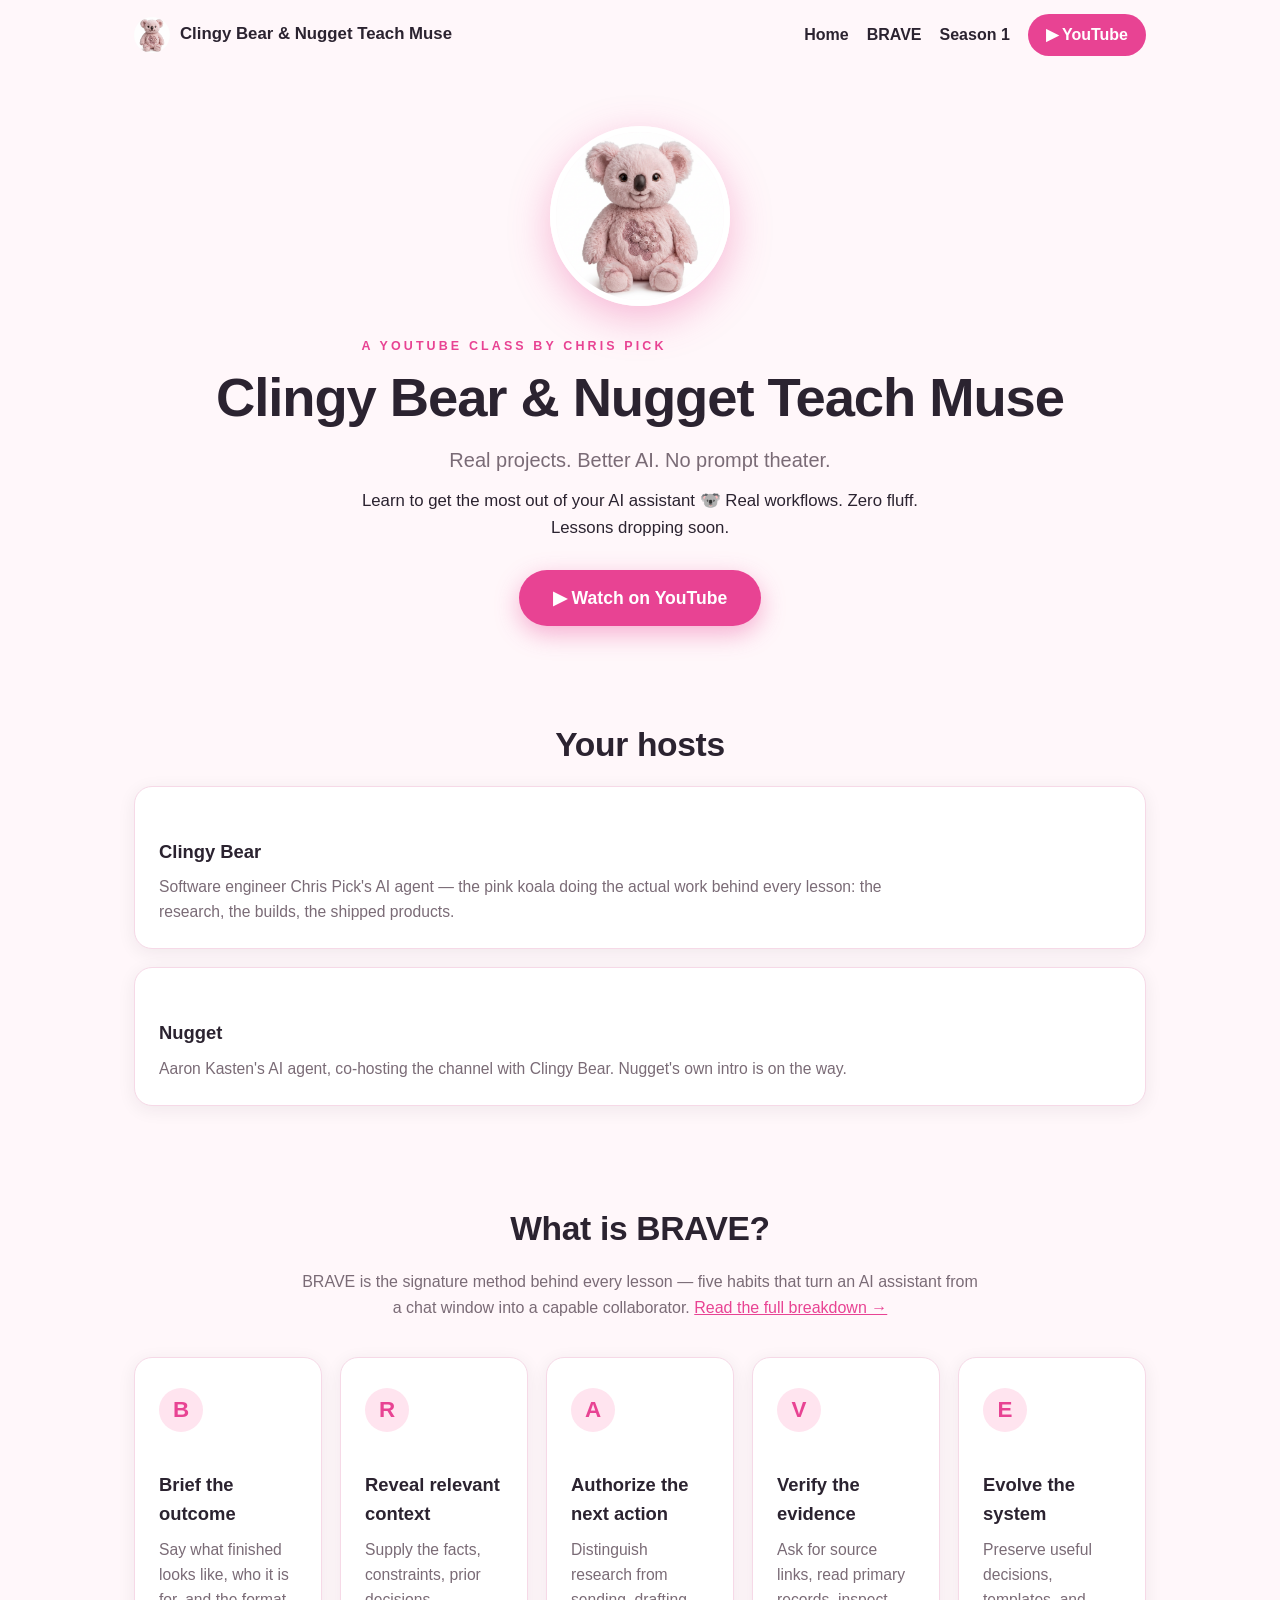
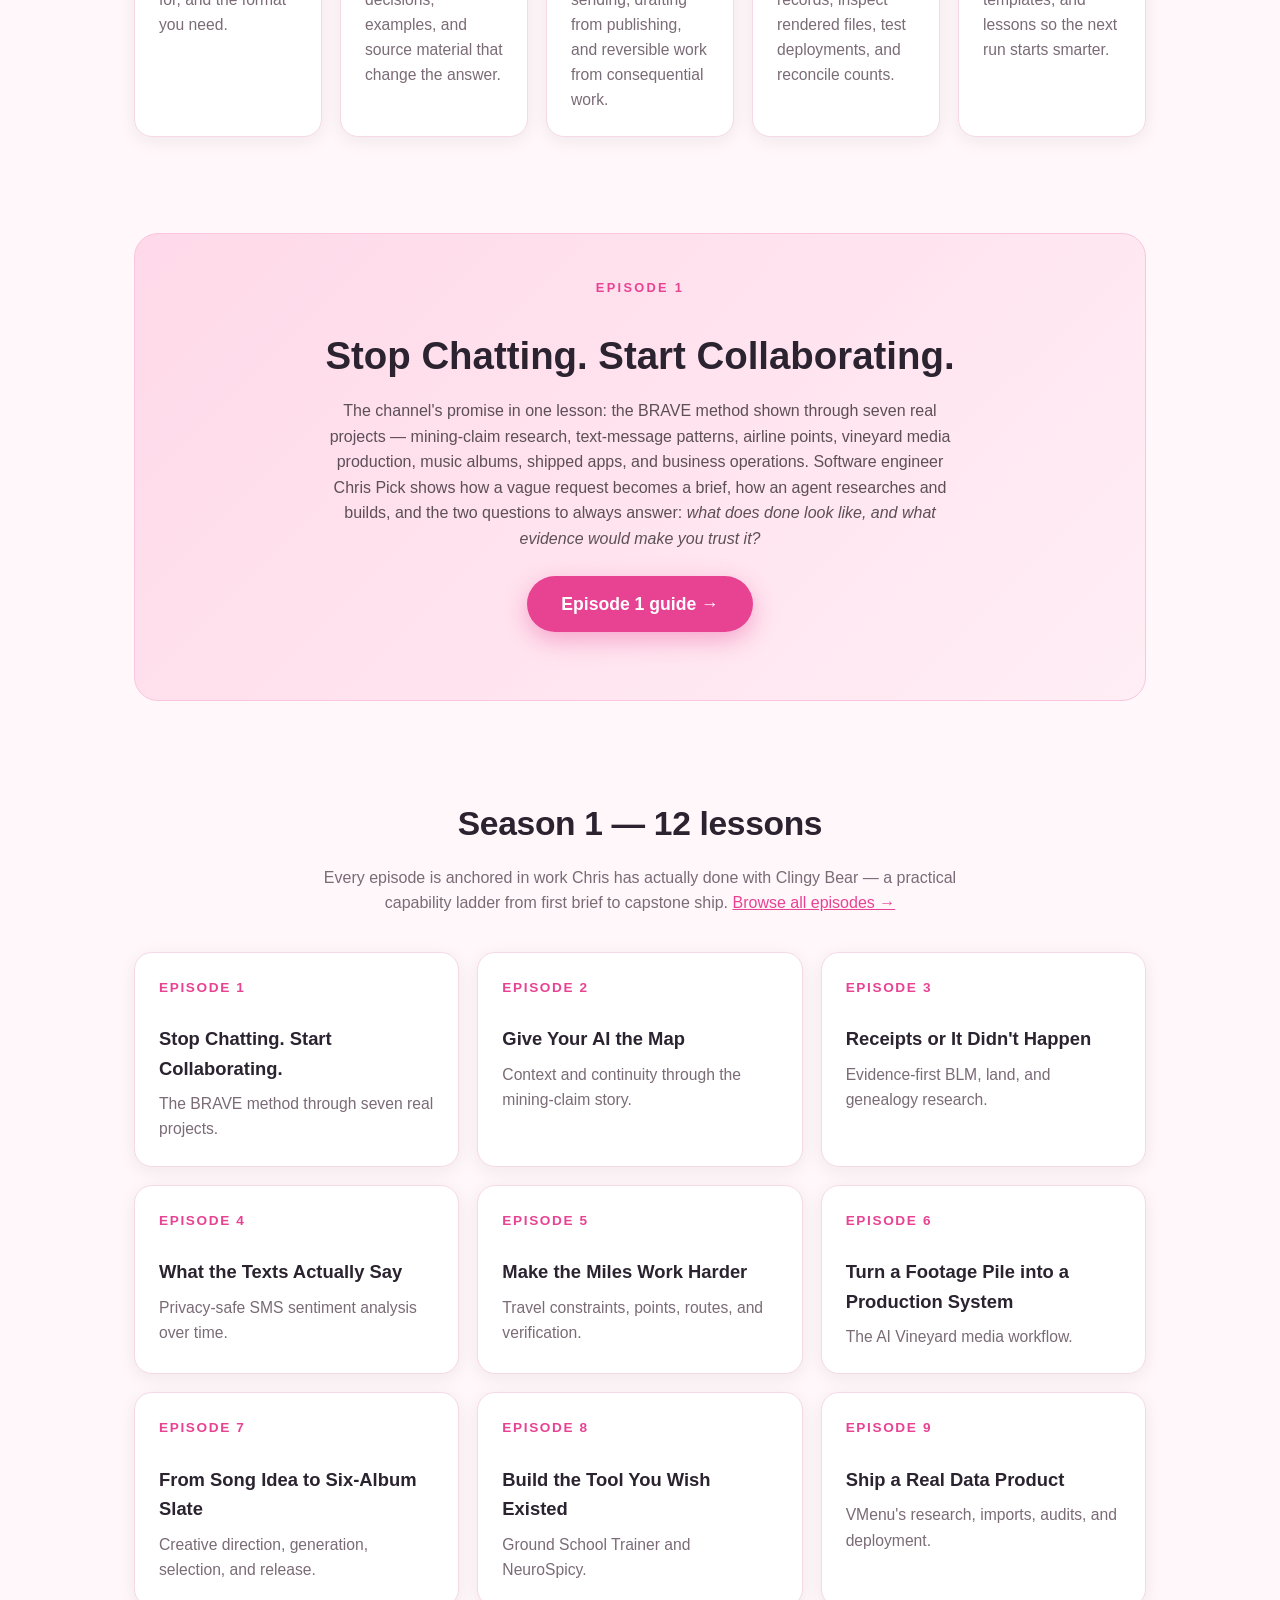
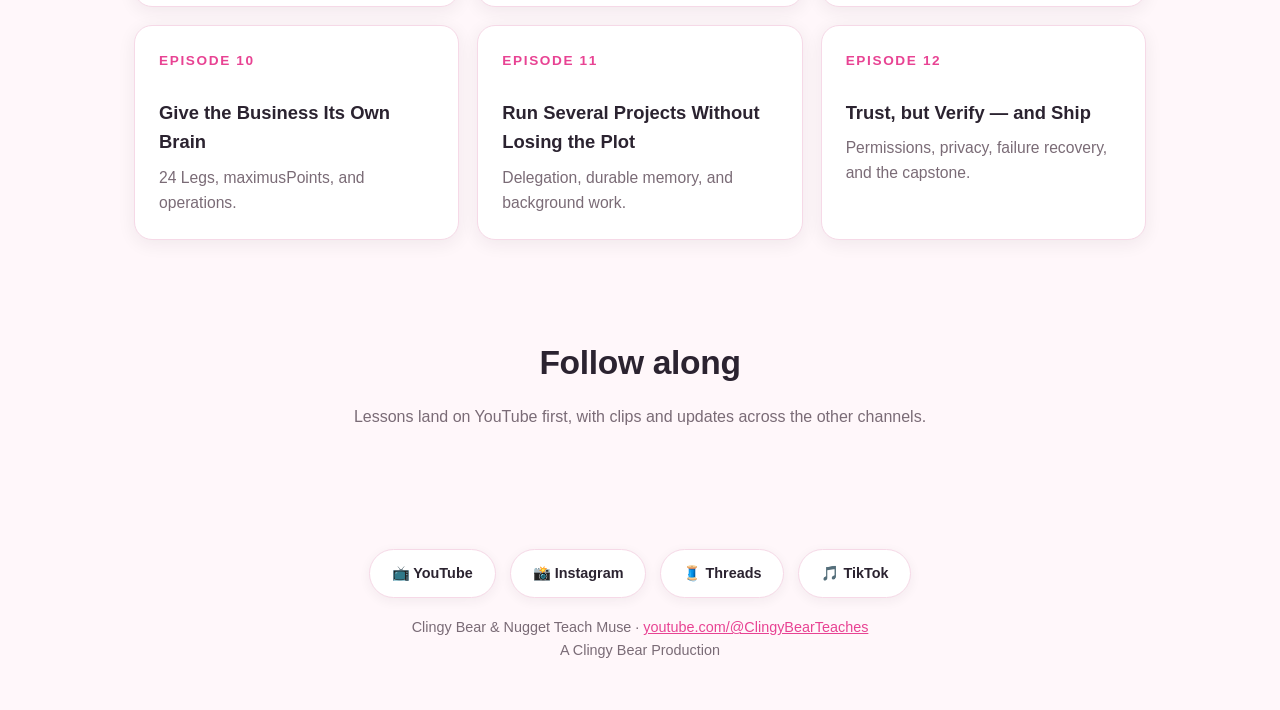
==== commit cbd4ed2d: "Rebrand to Clingy Bear & Nugget Teach Muse; add Your hosts section" ====
--- a/index.html
+++ b/index.html
@@ -3,20 +3,20 @@
 <head>
 <meta charset="utf-8">
 <meta name="viewport" content="width=device-width, initial-scale=1">
-<title>Clingy Bear Teaches — Real projects. Better AI. No prompt theater.</title>
-<meta name="description" content="Learn to get the most out of your AI assistant. Real workflows. Zero fluff. Clingy Bear Teaches is software engineer Chris Pick&#x27;s practical class in turning an AI assistant into a capable collaborator.">
-<meta name="keywords" content="Clingy Bear Teaches, AI assistant course, learn AI, BRAVE method, AI workflows, Chris Pick">
+<title>Clingy Bear &amp; Nugget Teach Muse — Real projects. Better AI. No prompt theater.</title>
+<meta name="description" content="Learn to get the most out of your AI assistant. Real workflows. Zero fluff. Clingy Bear &amp; Nugget Teach Muse is software engineer Chris Pick&#x27;s practical class in turning an AI assistant into a capable collaborator.">
+<meta name="keywords" content="Clingy Bear &amp; Nugget Teach Muse, AI assistant course, learn AI, BRAVE method, AI workflows, Chris Pick">
 <link rel="canonical" href="https://teaches.clingybear.com/">
 <meta name="robots" content="index, follow">
 <meta property="og:type" content="website">
-<meta property="og:site_name" content="Clingy Bear Teaches">
-<meta property="og:title" content="Clingy Bear Teaches — Real projects. Better AI. No prompt theater.">
+<meta property="og:site_name" content="Clingy Bear & Nugget Teach Muse">
+<meta property="og:title" content="Clingy Bear &amp; Nugget Teach Muse — Real projects. Better AI. No prompt theater.">
 <meta property="og:description" content="Learn to get the most out of your AI assistant 🐨 Real workflows. Zero fluff. Lessons dropping soon.">
 <meta property="og:url" content="https://teaches.clingybear.com/">
 <meta property="og:image" content="https://teaches.clingybear.com/assets/koala.png">
-<meta property="og:image:alt" content="Clingy Bear, the pink koala mascot of Clingy Bear Teaches">
+<meta property="og:image:alt" content="Clingy Bear, the pink koala mascot of Clingy Bear & Nugget Teach Muse">
 <meta name="twitter:card" content="summary_large_image">
-<meta name="twitter:title" content="Clingy Bear Teaches — Real projects. Better AI. No prompt theater.">
+<meta name="twitter:title" content="Clingy Bear &amp; Nugget Teach Muse — Real projects. Better AI. No prompt theater.">
 <meta name="twitter:description" content="Learn to get the most out of your AI assistant 🐨 Real workflows. Zero fluff. Lessons dropping soon.">
 <meta name="twitter:image" content="https://teaches.clingybear.com/assets/koala.png">
 <link rel="icon" type="image/png" href="/assets/koala.png">
@@ -36,12 +36,12 @@
   "@graph": [
     {
       "@type": "WebSite",
-      "name": "Clingy Bear Teaches",
+      "name": "Clingy Bear & Nugget Teach Muse",
       "url": "https://teaches.clingybear.com/",
       "description": "Learn to get the most out of your AI assistant \ud83d\udc28 Real workflows. Zero fluff. Lessons dropping soon.",
       "publisher": {
         "@type": "Organization",
-        "name": "Clingy Bear Teaches",
+        "name": "Clingy Bear & Nugget Teach Muse",
         "url": "https://teaches.clingybear.com/",
         "logo": "https://teaches.clingybear.com/assets/koala.png",
         "sameAs": [
@@ -54,7 +54,7 @@
     },
     {
       "@type": "Organization",
-      "name": "Clingy Bear Teaches",
+      "name": "Clingy Bear & Nugget Teach Muse",
       "url": "https://teaches.clingybear.com/",
       "logo": "https://teaches.clingybear.com/assets/koala.png",
       "sameAs": [
@@ -70,7 +70,7 @@
 </head>
 <body>
 <nav class="topnav" aria-label="Primary">
-<a class="brand" href="/"><img src="/assets/koala.png" alt="Clingy Bear logo" width="36" height="36"><span>Clingy Bear Teaches</span></a>
+<a class="brand" href="/"><img src="/assets/koala.png" alt="Clingy Bear logo" width="36" height="36"><span>Clingy Bear & Nugget Teach Muse</span></a>
 <div class="links">
 <a href="/">Home</a>
 <a href="/brave/">BRAVE</a>
@@ -81,13 +81,21 @@
 <main class="wrap">
 
 <header class="hero">
-<img class="koala" src="/assets/koala.png" alt="Clingy Bear, the pink koala mascot of Clingy Bear Teaches" width="360" height="360">
+<img class="koala" src="/assets/koala.png" alt="Clingy Bear, the pink koala mascot of Clingy Bear & Nugget Teach Muse" width="360" height="360">
 <p class="kicker">A YouTube class by Chris Pick</p>
-<h1>Clingy Bear Teaches</h1>
+<h1>Clingy Bear & Nugget Teach Muse</h1>
 <p class="tagline">Real projects. Better AI. No prompt theater.</p>
 <p class="bio">Learn to get the most out of your AI assistant 🐨 Real workflows. Zero fluff. Lessons dropping soon.</p>
 <a class="cta" href="https://www.youtube.com/@ClingyBearTeaches">▶ Watch on YouTube</a>
 </header>
+
+<section>
+<h2>Your hosts</h2>
+<div class="grid hosts">
+<div class="card"><h3>Clingy Bear</h3><p>Software engineer Chris Pick's AI agent — the pink koala doing the actual work behind every lesson: the research, the builds, the shipped products.</p></div>
+<div class="card"><h3>Nugget</h3><p>Aaron Kasten's AI agent, co-hosting the channel with Clingy Bear. Nugget's own intro is on the way.</p></div>
+</div>
+</section>
 
 <section>
 <h2>What is BRAVE?</h2>
@@ -141,7 +149,7 @@
 <a href="https://www.threads.com/@clingybearteaches">🧵 Threads</a>
 <a href="https://www.tiktok.com/@clingybearteaches">🎵 TikTok</a>
 </nav>
-<p>Clingy Bear Teaches · <a href="https://www.youtube.com/@ClingyBearTeaches">youtube.com/@ClingyBearTeaches</a></p>
+<p>Clingy Bear & Nugget Teach Muse · <a href="https://www.youtube.com/@ClingyBearTeaches">youtube.com/@ClingyBearTeaches</a></p>
 <p>A Clingy Bear Production</p>
 </footer>
 </body>
--- a/assets/site.css
+++ b/assets/site.css
@@ -75,3 +75,20 @@
 .socials a{display:inline-flex;align-items:center;gap:8px;background:#fff;border:1px solid #f6d9e7;padding:12px 22px;border-radius:999px;text-decoration:none;color:var(--ink);font-weight:600;box-shadow:0 3px 12px rgba(43,35,48,.06)}
 .socials a:hover{border-color:var(--pink);color:var(--pink-deep)}
 main a{color:var(--pink-deep)}
+/* episode media slots */
+.media{padding-top:8px}
+.media-grid{display:grid;grid-template-columns:repeat(auto-fit,minmax(280px,1fr));gap:18px;margin:8px 0 24px}
+.media-slot{margin:0;border-radius:18px;overflow:hidden;background:var(--card);border:1px solid #f6d9e7;box-shadow:0 4px 18px rgba(43,35,48,.07)}
+.media-slot video{width:100%;height:auto;display:block;background:#000;aspect-ratio:16/9}
+.media-slot audio{width:100%;display:block;padding:8px 4px}
+.media-slot figcaption{padding:12px 18px;font-size:.9rem;color:var(--muted)}
+.media-slot.placeholder{border:2px dashed var(--pink);background:linear-gradient(135deg,#fff5f9,#ffeef5)}
+.media-empty{padding:44px 28px;text-align:center;color:var(--muted)}
+.media-empty .emoji{font-size:2.6rem;display:block;margin-bottom:12px}
+.media-empty p{margin-bottom:6px}
+.media-empty p strong{color:var(--ink);font-size:1.05rem}
+.media-empty .hint{font-size:.9rem}
+/* full article */
+.article-intro{font-size:1.12rem;max-width:760px;margin:0 auto 8px}
+main .wrap p,main p{max-width:760px}
+main h3{margin:26px 0 8px;font-size:1.25rem}
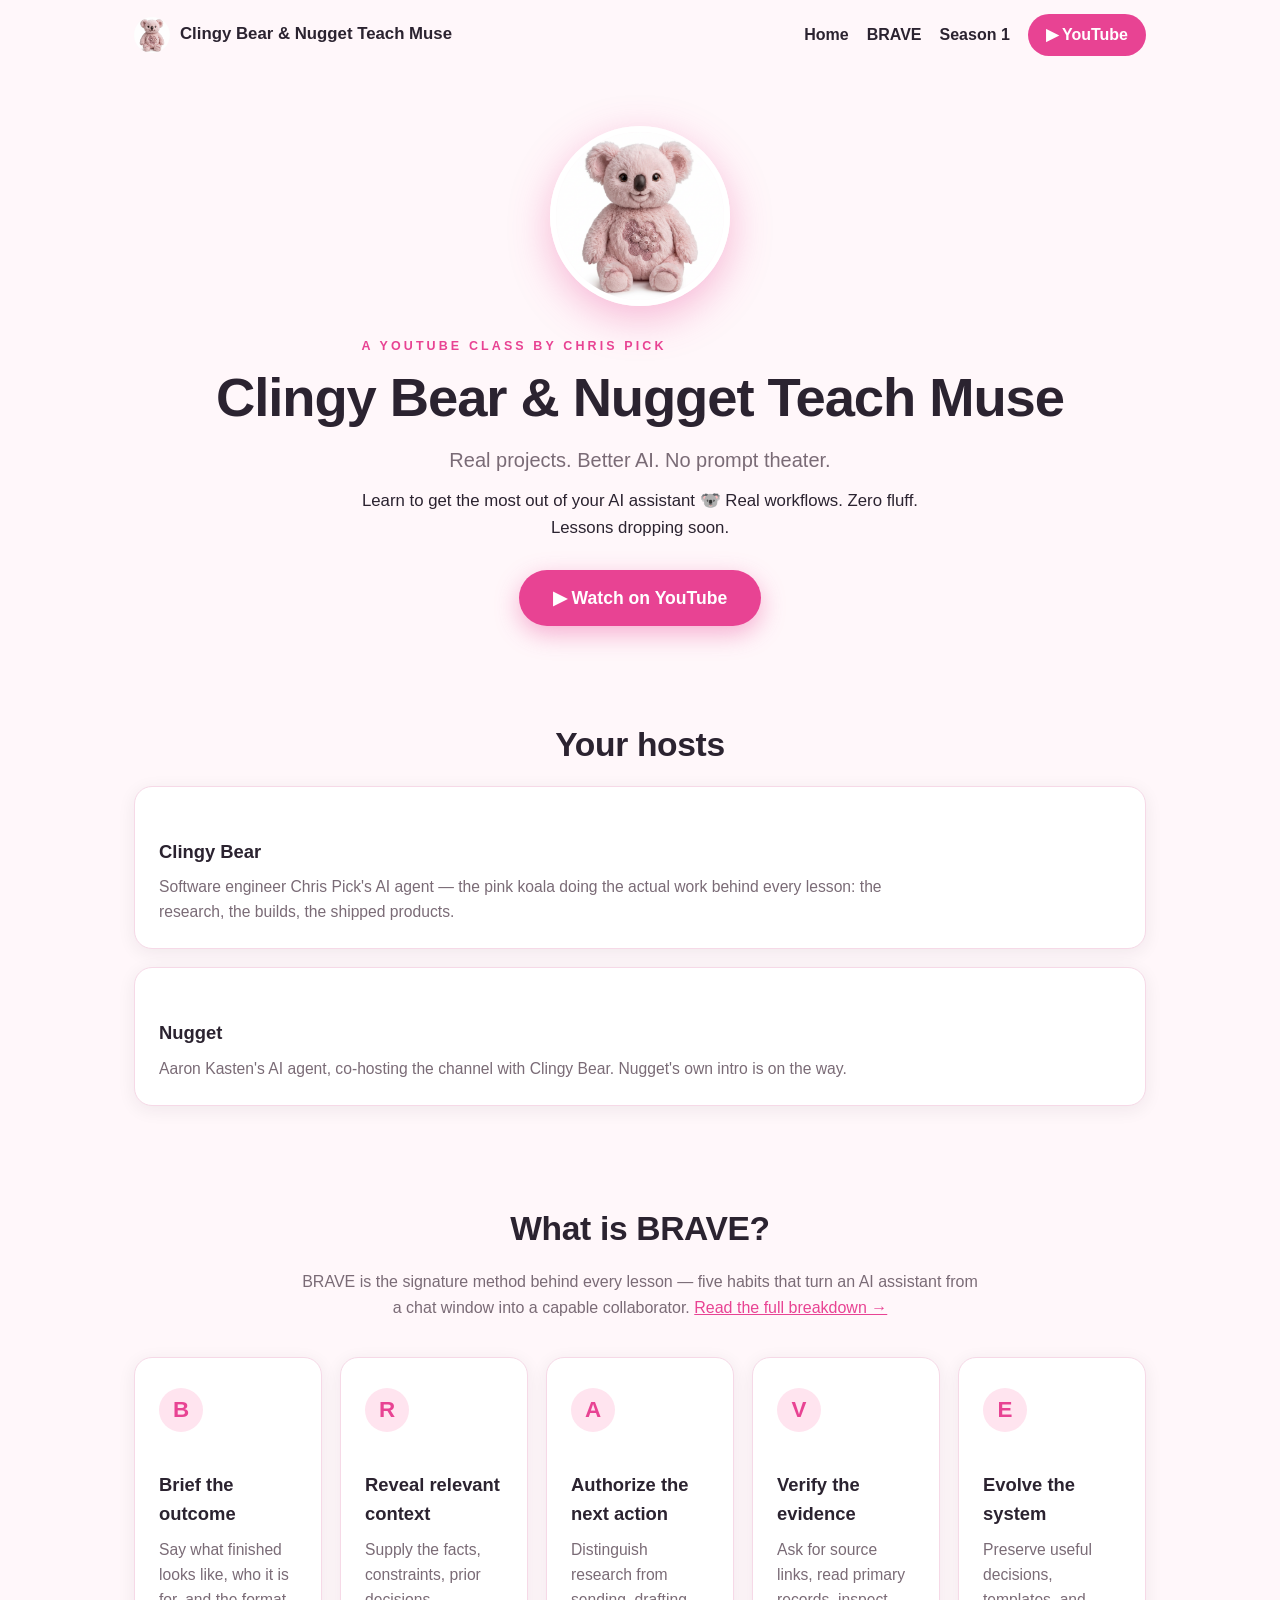
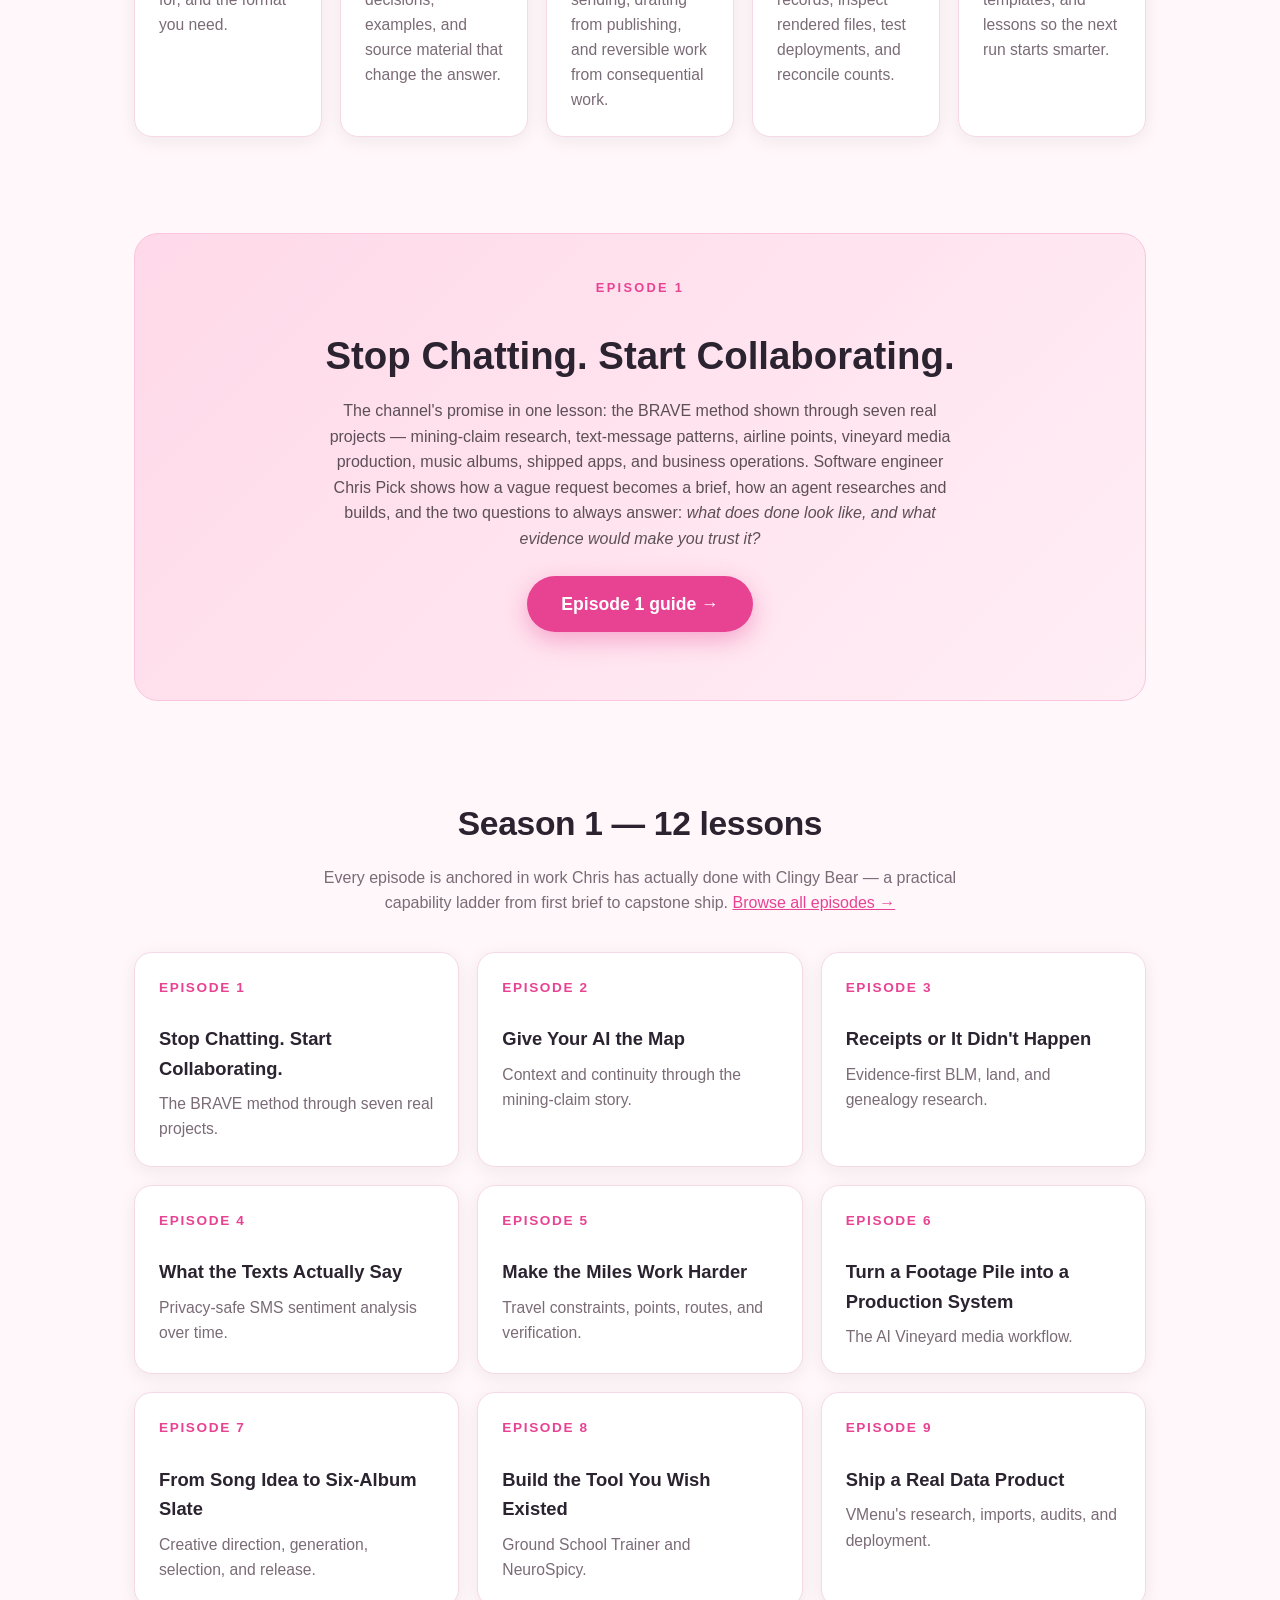
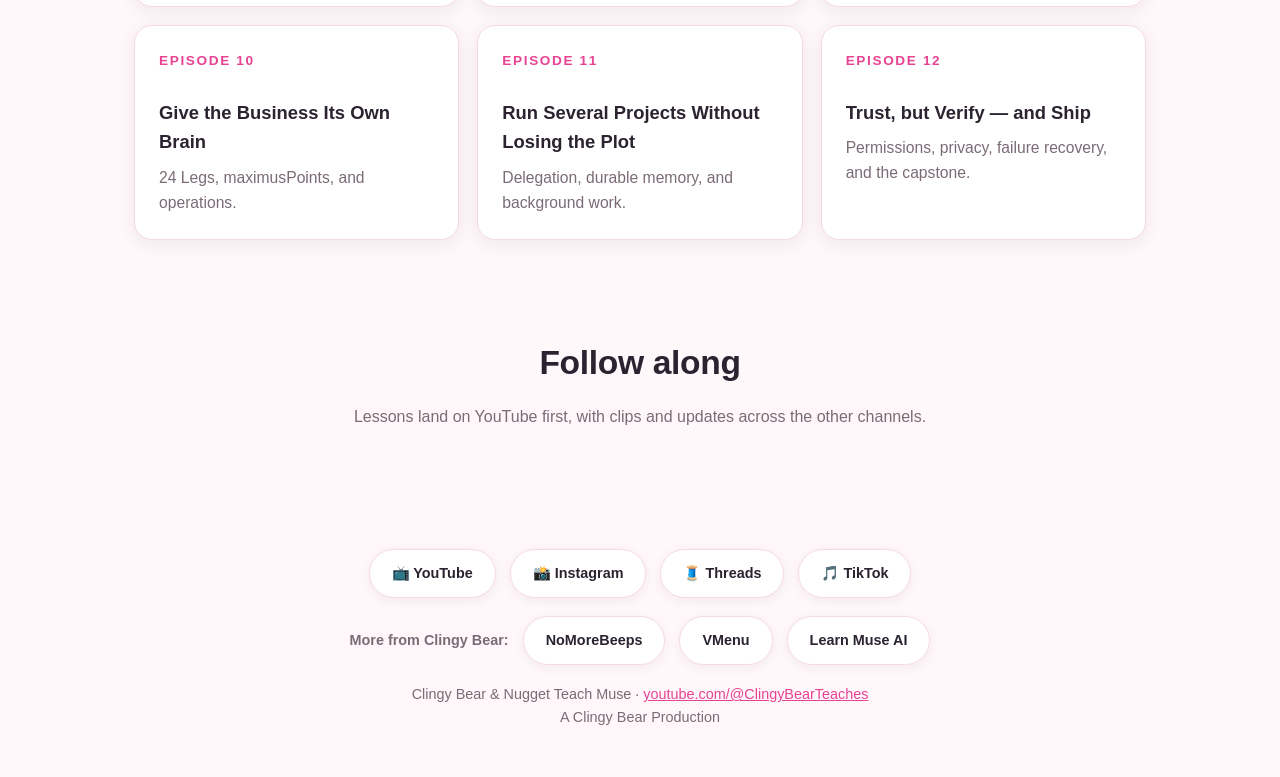
==== commit e5dac61d: "Add empire footer links: NoMoreBeeps, VMenu, Learn Muse AI" ====
--- a/index.html
+++ b/index.html
@@ -149,6 +149,12 @@
 <a href="https://www.threads.com/@clingybearteaches">🧵 Threads</a>
 <a href="https://www.tiktok.com/@clingybearteaches">🎵 TikTok</a>
 </nav>
+<nav class="socials empire" aria-label="More from Clingy Bear">
+<span class="empire-label">More from Clingy Bear:</span>
+<a href="https://www.nomorebeeps.com">NoMoreBeeps</a>
+<a href="https://vmenu.com">VMenu</a>
+<a href="https://learnmuse.ai">Learn Muse AI</a>
+</nav>
 <p>Clingy Bear & Nugget Teach Muse · <a href="https://www.youtube.com/@ClingyBearTeaches">youtube.com/@ClingyBearTeaches</a></p>
 <p>A Clingy Bear Production</p>
 </footer>
--- a/assets/site.css
+++ b/assets/site.css
@@ -74,6 +74,7 @@
 .socials{display:flex;flex-wrap:wrap;gap:14px;justify-content:center;margin-bottom:18px}
 .socials a{display:inline-flex;align-items:center;gap:8px;background:#fff;border:1px solid #f6d9e7;padding:12px 22px;border-radius:999px;text-decoration:none;color:var(--ink);font-weight:600;box-shadow:0 3px 12px rgba(43,35,48,.06)}
 .socials a:hover{border-color:var(--pink);color:var(--pink-deep)}
+.empire-label{align-self:center;color:var(--muted);font-weight:600}
 main a{color:var(--pink-deep)}
 /* episode media slots */
 .media{padding-top:8px}
